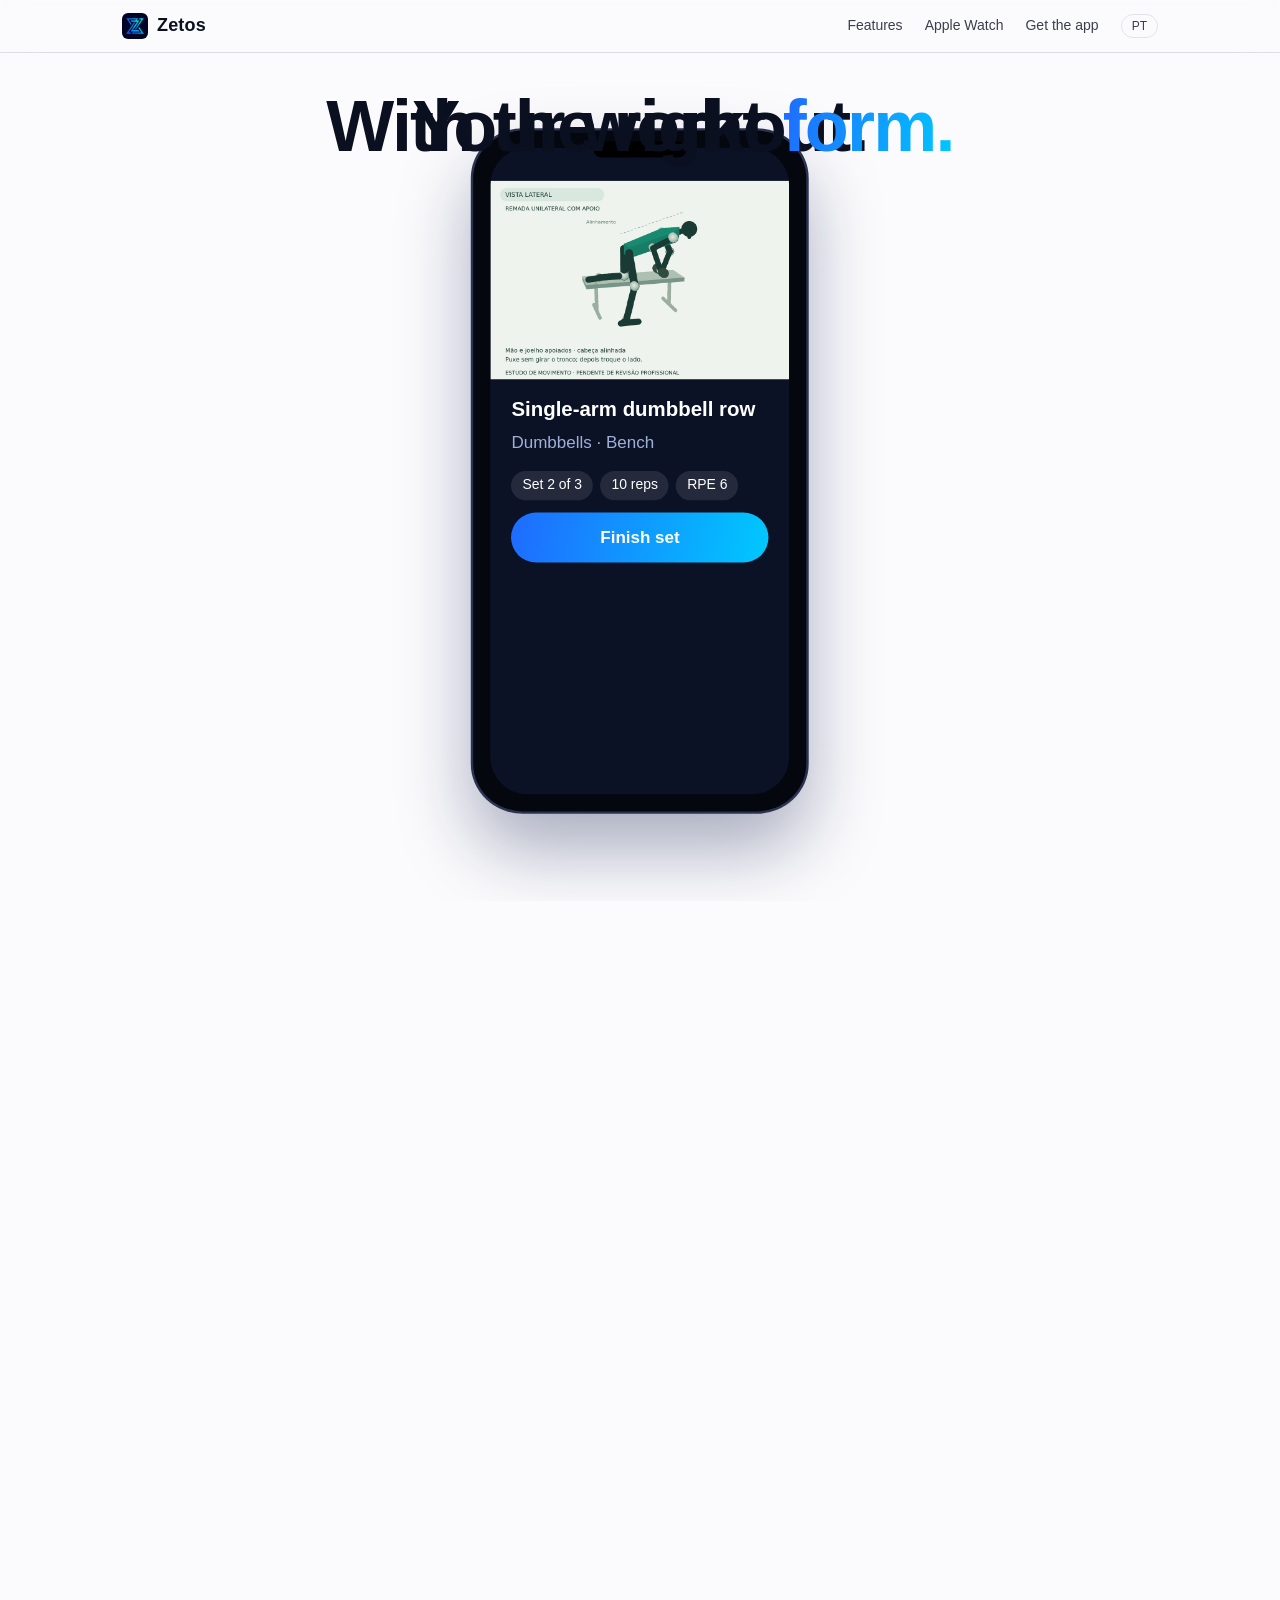
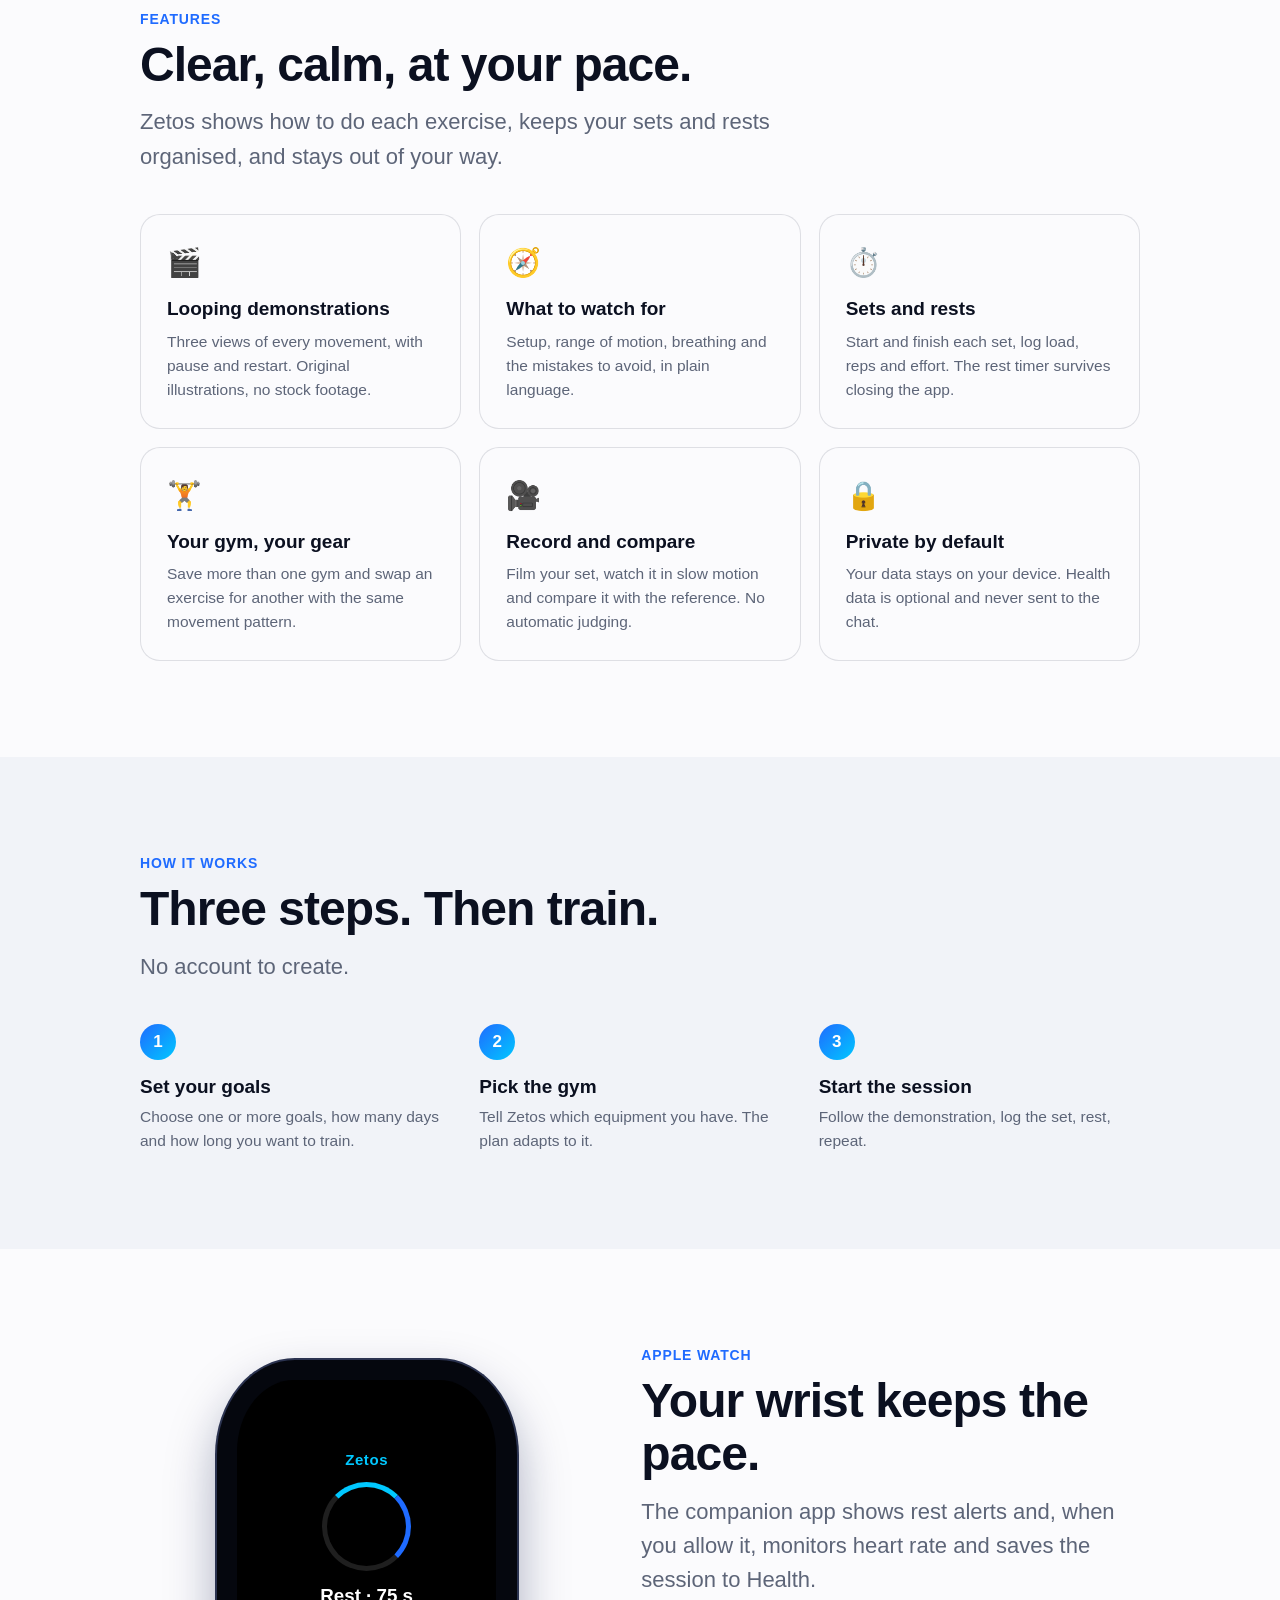
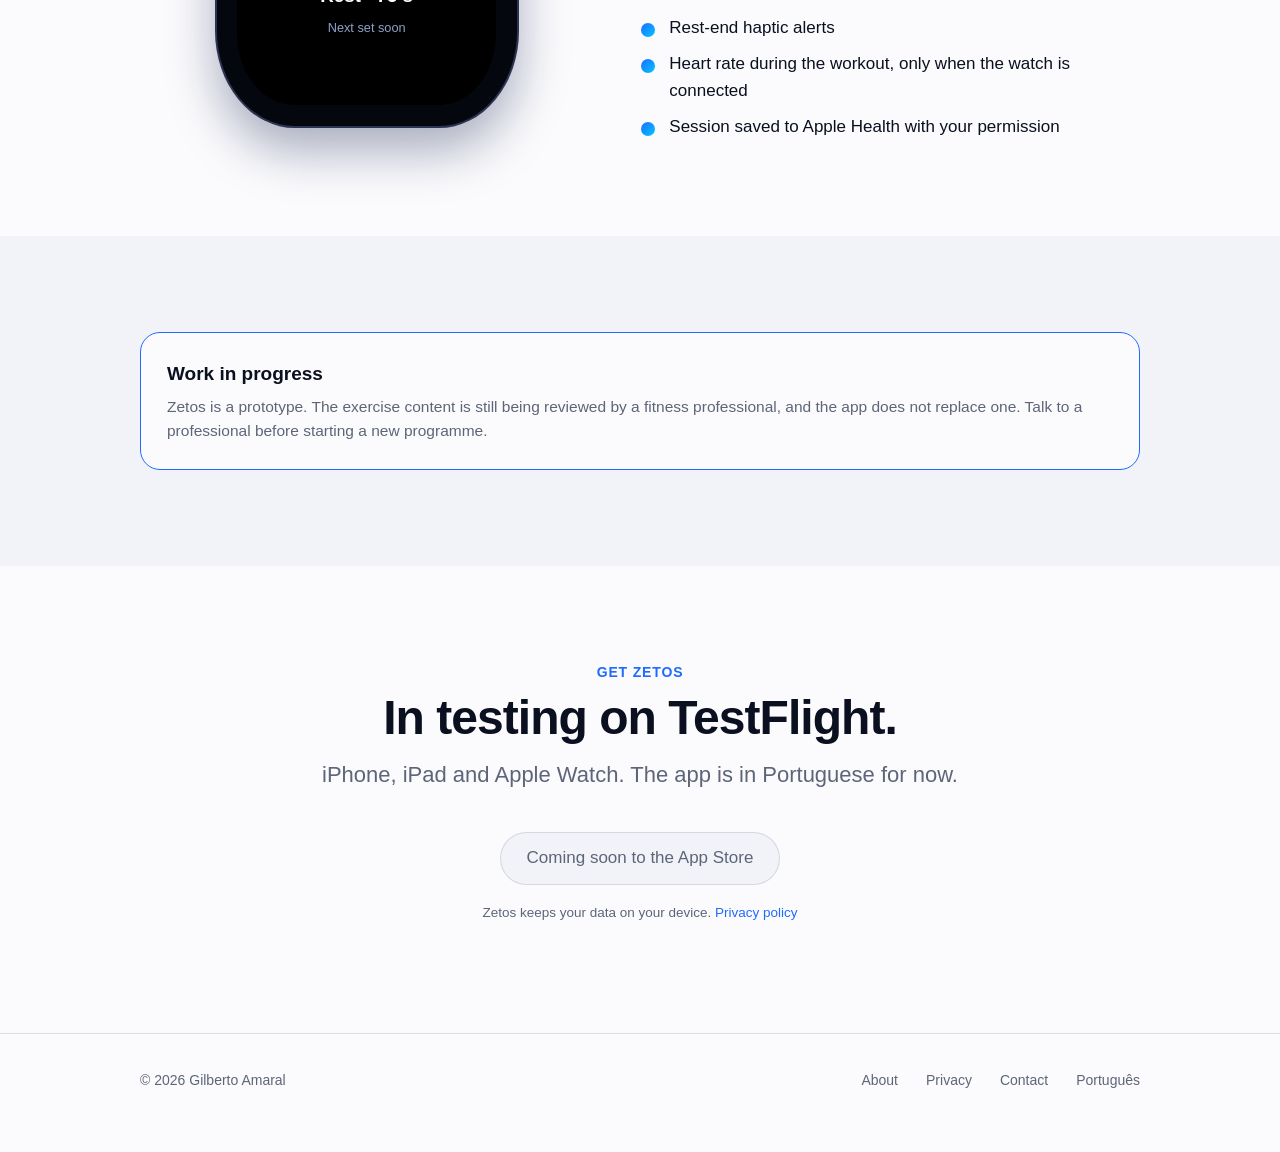
==== index.html @ 47af77e2 "Site do Zetos (en/pt): início, sobre, privacidade Co-Authored-By: Claude Sonnet 5.5 <noreply@anthrop" ====
<!doctype html>
<html lang="en">
<head>
<meta charset="utf-8">
<meta name="viewport" content="width=device-width, initial-scale=1">
<title>Zetos – A virtual personal trainer for iPhone and Apple Watch</title>
<meta name="description" content="Zetos is a virtual personal trainer for iPhone, iPad and Apple Watch: guided exercises with looping demonstrations, rest timers, load tracking and heart-rate monitoring on your wrist.">
<link rel="canonical" href="https://zetos.werker.com.br/">
<link rel="alternate" hreflang="en" href="https://zetos.werker.com.br/">
<link rel="alternate" hreflang="pt-BR" href="https://zetos.werker.com.br/pt/">
<link rel="alternate" hreflang="x-default" href="https://zetos.werker.com.br/">
<link rel="icon" href="icon.png">
<meta property="og:url" content="https://zetos.werker.com.br/">
<meta property="og:image" content="https://zetos.werker.com.br/icon.png">
<meta property="og:type" content="website">
<meta property="og:title" content="Zetos – A virtual personal trainer for iPhone and Apple Watch">
<meta property="og:description" content="Guided workouts with looping demonstrations, rest timers and Apple Watch monitoring.">
<meta name="twitter:card" content="summary">
<link rel="stylesheet" href="assets/style.css">
<script type="application/ld+json">
{"@context":"https://schema.org","@type":"SoftwareApplication","name":"Zetos","applicationCategory":"HealthApplication","operatingSystem":"iOS, iPadOS, watchOS","description":"Zetos is a virtual personal trainer for iPhone, iPad and Apple Watch: guided exercises with looping demonstrations, rest timers, load tracking and heart-rate monitoring on your wrist.","inLanguage":"pt-BR","author":{"@type":"Person","name":"Gilberto Amaral"}}
</script>
</head>
<body>
<header class="topbar"><div class="in">
  <a class="brand" href="./"><img src="icon.png" alt="" width="26" height="26">Zetos</a>
  <nav aria-label="Main">
    <a class="hide-sm" href="#features">Features</a>
    <a class="hide-sm" href="#watch">Apple Watch</a>
    <a href="#get">Get the app</a>
    <a class="lang" href="pt/" hreflang="pt-BR" lang="pt-BR">PT</a>
  </nav>
</div></header>

<main>
<section class="scene" id="scene" aria-label="From the exercise to your wrist">
  <div class="sticky">
    <h1 class="lines"><span class="a">Your workout.</span><span class="b">With the right <em>form.</em></span></h1>
    <div class="stage" role="img" aria-label="From the exercise to your wrist">
      <div class="phone"><div class="screen">
        <div class="app">
          <div class="app-media"><video src="assets/demo-1.mp4" poster="assets/poster-1.png" autoplay muted loop playsinline preload="metadata"></video></div>
          <div class="app-body">
            <strong>Single-arm dumbbell row</strong>
            <span>Dumbbells · Bench</span>
            <div class="chips"><i>Set 2 of 3</i><i>10 reps</i><i>RPE 6</i></div>
            <div class="app-btn">Finish set</div>
          </div>
        </div>
      </div></div>
      <div class="watch"><div class="wscreen">
        <b>Zetos</b>
        <span class="ring" aria-hidden="true"></span>
        <em>Rest · 75 s</em>
        <small>Next set soon</small>
      </div></div>
    </div>
    <div class="scroll-hint" aria-hidden="true">Scroll</div>
  </div>
</section>

<section class="block" id="features">
  <div class="wrap">
    <p class="eyebrow">Features</p>
    <h2>Clear, calm, at your pace.</h2>
    <p class="lead">Zetos shows how to do each exercise, keeps your sets and rests organised, and stays out of your way.</p>
    <div class="grid">
      <div class="card"><span class="ico" aria-hidden="true">🎬</span><h3>Looping demonstrations</h3><p>Three views of every movement, with pause and restart. Original illustrations, no stock footage.</p></div>
      <div class="card"><span class="ico" aria-hidden="true">🧭</span><h3>What to watch for</h3><p>Setup, range of motion, breathing and the mistakes to avoid, in plain language.</p></div>
      <div class="card"><span class="ico" aria-hidden="true">⏱️</span><h3>Sets and rests</h3><p>Start and finish each set, log load, reps and effort. The rest timer survives closing the app.</p></div>
      <div class="card"><span class="ico" aria-hidden="true">🏋️</span><h3>Your gym, your gear</h3><p>Save more than one gym and swap an exercise for another with the same movement pattern.</p></div>
      <div class="card"><span class="ico" aria-hidden="true">🎥</span><h3>Record and compare</h3><p>Film your set, watch it in slow motion and compare it with the reference. No automatic judging.</p></div>
      <div class="card"><span class="ico" aria-hidden="true">🔒</span><h3>Private by default</h3><p>Your data stays on your device. Health data is optional and never sent to the chat.</p></div>
    </div>
  </div>
</section>

<section class="block alt">
  <div class="wrap">
    <p class="eyebrow">How it works</p>
    <h2>Three steps. Then train.</h2>
    <p class="lead">No account to create.</p>
    <div class="steps">
      <div class="step"><h3>Set your goals</h3><p>Choose one or more goals, how many days and how long you want to train.</p></div>
      <div class="step"><h3>Pick the gym</h3><p>Tell Zetos which equipment you have. The plan adapts to it.</p></div>
      <div class="step"><h3>Start the session</h3><p>Follow the demonstration, log the set, rest, repeat.</p></div>
    </div>
  </div>
</section>

<section class="block" id="watch">
  <div class="wrap split">
    <div class="wcard" role="img" aria-label="Apple Watch"><div class="wscreen big"><b>Zetos</b><span class="ring" aria-hidden="true"></span><em>Rest · 75 s</em><small>Next set soon</small></div></div>
    <div>
      <p class="eyebrow">Apple Watch</p>
      <h2>Your wrist keeps the pace.</h2>
      <p class="lead" style="margin-bottom:18px">The companion app shows rest alerts and, when you allow it, monitors heart rate and saves the session to Health.</p>
      <ul class="ticks">
        <li>Rest-end haptic alerts</li>
        <li>Heart rate during the workout, only when the watch is connected</li>
        <li>Session saved to Apple Health with your permission</li>
      </ul>
    </div>
  </div>
</section>

<section class="block alt">
  <div class="wrap">
    <div class="card note"><h3>Work in progress</h3><p>Zetos is a prototype. The exercise content is still being reviewed by a fitness professional, and the app does not replace one. Talk to a professional before starting a new programme.</p></div>
  </div>
</section>

<section class="block cta" id="get">
  <div class="wrap">
    <p class="eyebrow">Get Zetos</p>
    <h2>In testing on TestFlight.</h2>
    <p class="lead" style="margin-left:auto;margin-right:auto">iPhone, iPad and Apple Watch. The app is in Portuguese for now.</p>
    <div class="row">
      <!-- Troque pelo link da App Store/TestFlight quando estiver publicado -->
      <a class="btn soon" href="#get" aria-disabled="true">Coming soon to the App Store</a>
    </div>
    <p class="small" style="margin-top:18px">Zetos keeps your data on your device. <a href="privacy.html">Privacy policy</a></p>
  </div>
</section>
</main>

<footer><div class="wrap">
  <span class="grow">© 2026 Gilberto Amaral</span>
  <a href="about.html">About</a>
  <a href="privacy.html">Privacy</a>
  <a href="mailto:contato@amaral.pro">Contact</a>
  <a href="pt/" hreflang="pt-BR" lang="pt-BR">Português</a>
</div></footer>

<script src="assets/scene.js" defer></script>
</body>
</html>
---- assets/style.css ----
:root {
  --bg: #fbfbfd;
  --bg-alt: #f1f3f8;
  --text: #0b1020;
  --muted: #5d6578;
  --accent: #1f6bff;
  --accent-2: #00c8ff;
  --accent-dark: #1553cc;
  --line: rgba(10, 20, 50, .12);
  --font: -apple-system, BlinkMacSystemFont, "SF Pro Display", "Helvetica Neue", Arial, sans-serif;
}
@media (prefers-color-scheme: dark) {
  :root { --bg: #060b1c; --bg-alt: #0c1430; --text: #f3f6ff; --muted: #9aa5c4; --accent: #4d8dff; --accent-dark: #3a78ee; --line: rgba(255, 255, 255, .14); }
}
* { box-sizing: border-box; }
html { scroll-behavior: smooth; }
body { margin: 0; background: var(--bg); color: var(--text); font: 17px/1.55 var(--font); -webkit-font-smoothing: antialiased; }
a { color: var(--accent); text-decoration: none; }
a:hover { text-decoration: underline; }
img, video { max-width: 100%; }

/* top bar */
.topbar { position: sticky; top: 0; z-index: 20; backdrop-filter: saturate(180%) blur(20px); -webkit-backdrop-filter: saturate(180%) blur(20px); background: color-mix(in srgb, var(--bg) 82%, transparent); border-bottom: 1px solid var(--line); }
.topbar .in { max-width: 1080px; margin: 0 auto; padding: 0 22px; height: 52px; display: flex; align-items: center; gap: 26px; }
.brand { display: flex; align-items: center; gap: 9px; color: var(--text); font-weight: 700; font-size: 18px; letter-spacing: .01em; }
.brand img { width: 26px; height: 26px; border-radius: 6px; }
.topbar nav { margin-left: auto; display: flex; gap: 22px; font-size: 14px; align-items: center; }
.topbar nav a { color: var(--text); opacity: .8; }
.topbar nav a:hover { opacity: 1; text-decoration: none; }
.lang { border: 1px solid var(--line); border-radius: 980px; padding: 2px 10px; font-size: 12px; }
@media (max-width: 640px) { .topbar nav a.hide-sm { display: none; } .topbar .in { gap: 12px; } }

/* scroll scene */
.scene { --phone-scale: 1; --watch-o: 1; --watch-x: 0; --a-o: 0; --b-o: 1; position: relative; }
.scene .sticky { position: relative; min-height: 88vh; display: flex; flex-direction: column; align-items: center; padding: 40px 22px 24px; }
.scene.animated { height: 340vh; }
.scene.animated .sticky { position: sticky; top: 52px; height: calc(100vh - 52px); min-height: 0; padding-top: 4vh; overflow: hidden; }
.lines { display: grid; text-align: center; margin: 0 0 3vh; position: relative; z-index: 2; }
.lines span { grid-area: 1 / 1; font-size: clamp(34px, 6.2vw, 72px); line-height: 1.05; font-weight: 800; letter-spacing: -.025em; }
.lines .a { opacity: var(--a-o); }
.lines .b { opacity: var(--b-o); }
.lines .b em { font-style: normal; background: linear-gradient(100deg, var(--accent), var(--accent-2)); -webkit-background-clip: text; background-clip: text; color: transparent; }
.stage { --h: min(62vh, 640px); height: var(--h); width: calc(var(--h) * .98); max-width: 94vw; position: relative; flex: none; }
.phone { position: absolute; left: 50%; top: 0; height: 100%; aspect-ratio: .49; transform: translateX(-50%) scale(var(--phone-scale)); background: #05070e; border-radius: 15% / 7%; padding: 2.6%; box-shadow: 0 0 0 2px #2b3350, 0 30px 60px rgba(8, 20, 70, .35); }
.phone::after { content: ""; position: absolute; left: 50%; top: 1.6%; width: 28%; height: 2.3%; border-radius: 99px; background: #000; transform: translateX(-50%); z-index: 3; }
.phone .screen { width: 100%; height: 100%; border-radius: 12.5% / 5.8%; overflow: hidden; background: #0b1226; position: relative; }
.app { position: absolute; inset: 0; display: flex; flex-direction: column; padding-top: 11%; color: #fff; }
.app-media { aspect-ratio: 1.5; background: #101a36; }
.app-media video { width: 100%; height: 100%; object-fit: cover; display: block; }
.app-body { padding: 6% 7%; display: flex; flex-direction: column; gap: 6px; font-size: clamp(11px, 1.55vh, 15px); }
.app-body strong { font-size: 1.2em; line-height: 1.2; }
.app-body span { color: #9fb0d8; }
.chips { display: flex; flex-wrap: wrap; gap: 6px; margin: 6px 0 4px; }
.chips i { font-style: normal; font-size: .82em; padding: 3px 9px; border-radius: 99px; background: rgba(255,255,255,.1); }
.app-btn { margin-top: auto; text-align: center; padding: 10px; border-radius: 99px; background: linear-gradient(100deg, var(--accent), var(--accent-2)); font-weight: 700; }
.watch { position: absolute; right: 0; bottom: 6%; width: 34%; aspect-ratio: .82; opacity: var(--watch-o); transform: translateX(var(--watch-x)); background: #05070e; border-radius: 26%; padding: 4.5%; box-shadow: 0 0 0 2px #2b3350, 0 18px 40px rgba(8, 20, 70, .4); z-index: 2; }
.wscreen { width: 100%; height: 100%; border-radius: 22%; background: #000; color: #fff; display: flex; flex-direction: column; align-items: center; justify-content: center; gap: 4px; text-align: center; padding: 6px; font-size: clamp(9px, 1.4vh, 13px); }
.wscreen b { color: var(--accent-2); letter-spacing: .04em; }
.wscreen em { font-style: normal; font-weight: 700; font-size: 1.25em; }
.wscreen small { color: #8fa0c8; font-size: .85em; }
.ring { width: 36%; aspect-ratio: 1; border-radius: 50%; border: 5px solid rgba(255,255,255,.12); border-top-color: var(--accent-2); border-right-color: var(--accent); margin: 2px 0; }
.scroll-hint { opacity: var(--hint-o, 1); margin-top: 2vh; color: var(--muted); font-size: 13px; letter-spacing: .08em; text-transform: uppercase; }
.scene:not(.animated) .scroll-hint { display: none; }
@media (max-width: 520px) { .stage { width: 96vw; } .watch { width: 38%; } }

/* sections */
section.block { padding: 96px 22px; }
section.alt { background: var(--bg-alt); }
.wrap { max-width: 1000px; margin: 0 auto; }
.eyebrow { color: var(--accent); font-weight: 700; font-size: 14px; letter-spacing: .06em; text-transform: uppercase; margin: 0 0 8px; }
h2 { font-size: clamp(28px, 4.6vw, 48px); line-height: 1.1; letter-spacing: -.02em; margin: 0 0 14px; }
.lead { color: var(--muted); font-size: clamp(18px, 2.2vw, 22px); max-width: 640px; margin: 0 0 40px; }
.grid { display: grid; grid-template-columns: repeat(auto-fit, minmax(270px, 1fr)); gap: 18px; }
.card { background: var(--bg); border: 1px solid var(--line); border-radius: 20px; padding: 26px; }
section.alt .card { background: var(--bg); }
.card h3 { margin: 0 0 6px; font-size: 19px; }
.card p { margin: 0; color: var(--muted); font-size: 15.5px; }
.card .ico { font-size: 28px; margin-bottom: 10px; display: block; }
.card.note { border-color: var(--accent); }
.steps { counter-reset: s; display: grid; gap: 18px; grid-template-columns: repeat(auto-fit, minmax(220px, 1fr)); }
.step { counter-increment: s; }
.step::before { content: counter(s); display: grid; place-items: center; width: 36px; height: 36px; border-radius: 50%; background: linear-gradient(135deg, var(--accent), var(--accent-2)); color: #fff; font-weight: 700; margin-bottom: 12px; }
.step h3 { margin: 0 0 4px; font-size: 19px; }
.step p { margin: 0; color: var(--muted); font-size: 15.5px; }

.split { display: grid; grid-template-columns: 1fr 1.1fr; gap: 48px; align-items: center; }
@media (max-width: 760px) { .split { grid-template-columns: 1fr; } }
.wcard { width: min(100%, 300px); aspect-ratio: .82; margin: 0 auto; background: #05070e; border-radius: 26%; padding: 4.5%; box-shadow: 0 0 0 2px #2b3350, 0 24px 50px rgba(8, 20, 70, .35); }
.wscreen.big { font-size: 15px; gap: 8px; }
.ticks { list-style: none; margin: 0; padding: 0; display: grid; gap: 10px; }
.ticks li { padding-left: 28px; position: relative; color: var(--text); }
.ticks li::before { content: ""; position: absolute; left: 0; top: .45em; width: 14px; height: 14px; border-radius: 50%; background: linear-gradient(135deg, var(--accent), var(--accent-2)); }

.btn { display: inline-block; padding: 12px 26px; border-radius: 980px; font-size: 17px; font-weight: 500; border: 1px solid transparent; }
.btn.primary { background: var(--accent); color: #fff; }
.btn.primary:hover { background: var(--accent-dark); text-decoration: none; }
.btn.ghost { border-color: var(--accent); color: var(--accent); }
.btn.soon { background: var(--bg-alt); color: var(--muted); border-color: var(--line); cursor: default; }
.btn.soon:hover { text-decoration: none; }
.cta { text-align: center; }
.cta .row { display: flex; flex-wrap: wrap; gap: 14px; justify-content: center; margin-top: 22px; }
.small { color: var(--muted); font-size: 13.5px; }

footer { border-top: 1px solid var(--line); padding: 36px 22px 60px; color: var(--muted); font-size: 14px; }
footer .wrap { display: flex; flex-wrap: wrap; gap: 14px 28px; align-items: center; }
footer a { color: var(--muted); }
footer .grow { flex: 1; min-width: 200px; }

/* plain pages (about, privacy) */
.page { max-width: 720px; margin: 0 auto; padding: 56px 22px 80px; }
.page h1 { font-size: clamp(32px, 5vw, 48px); letter-spacing: -.02em; line-height: 1.1; margin: 0 0 18px; }
.page h2 { font-size: 22px; margin: 36px 0 8px; letter-spacing: 0; }

@media (prefers-reduced-motion: reduce) { html { scroll-behavior: auto; } }
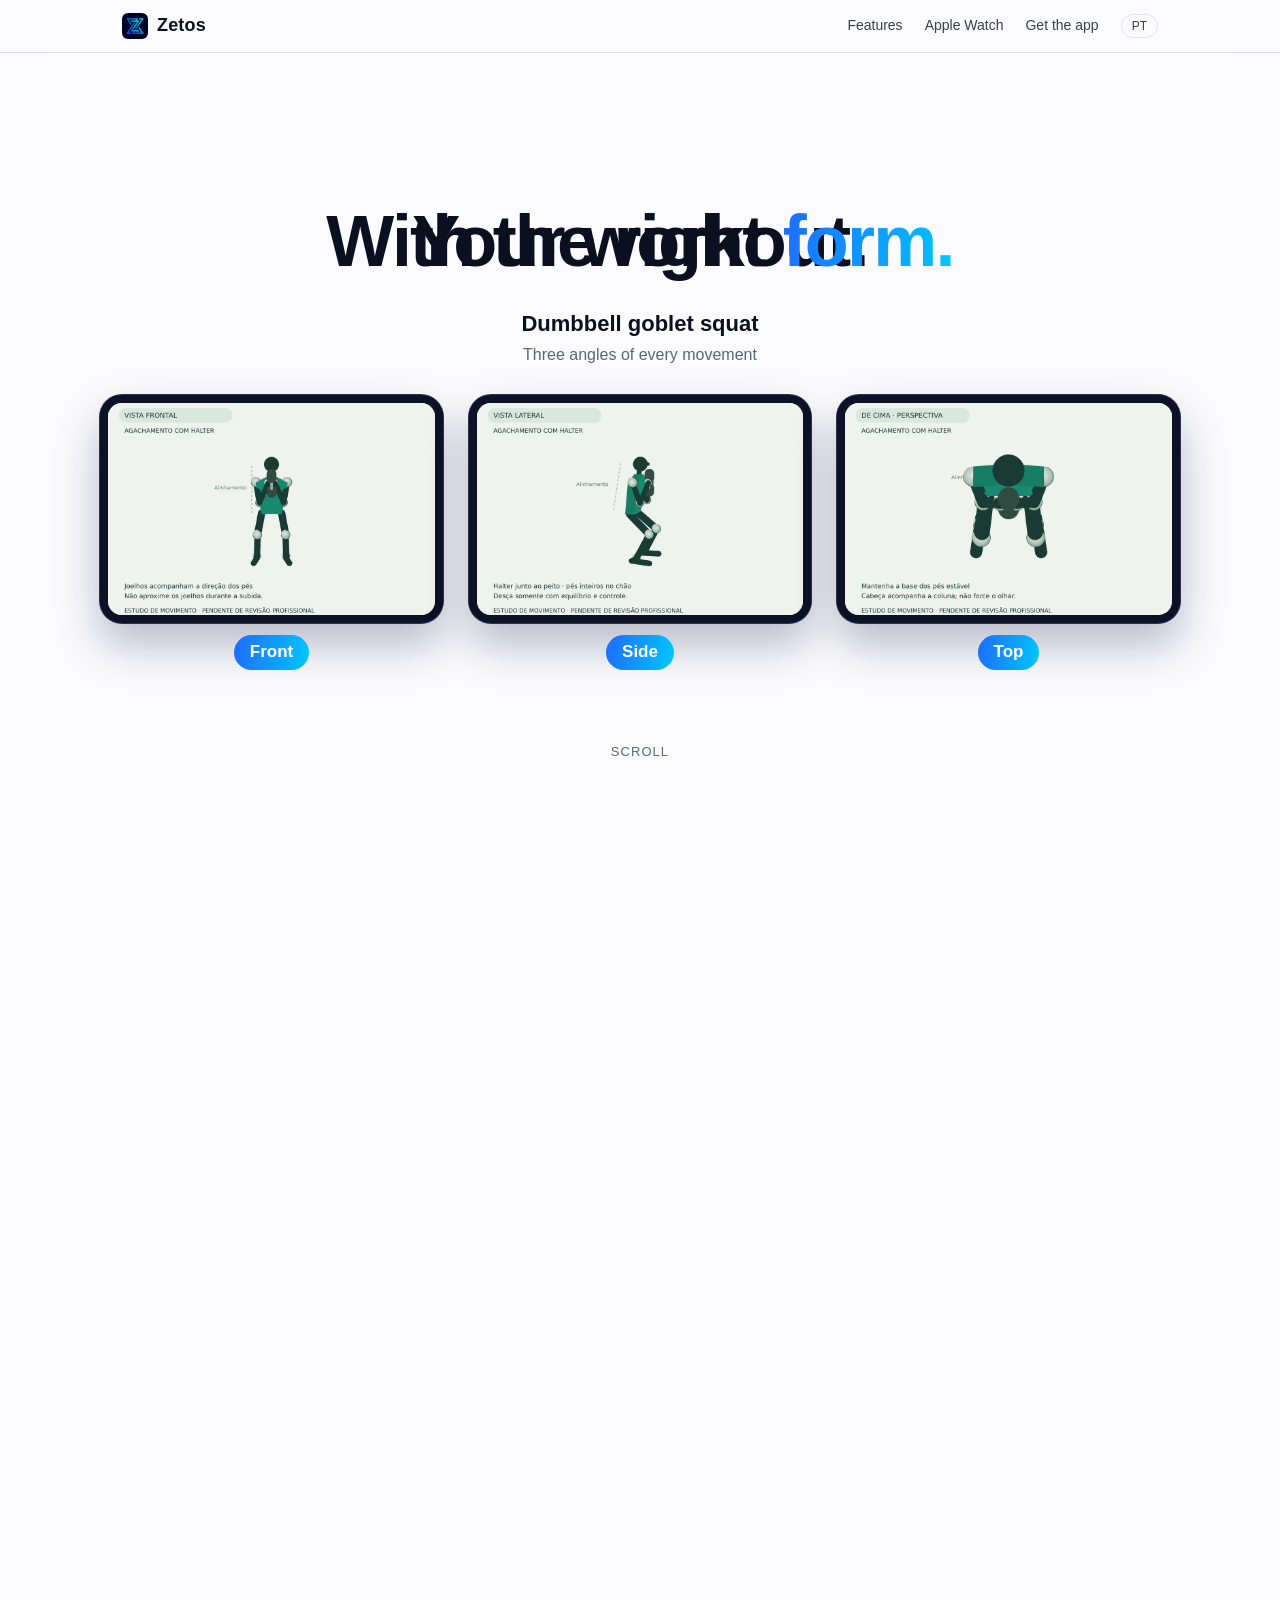
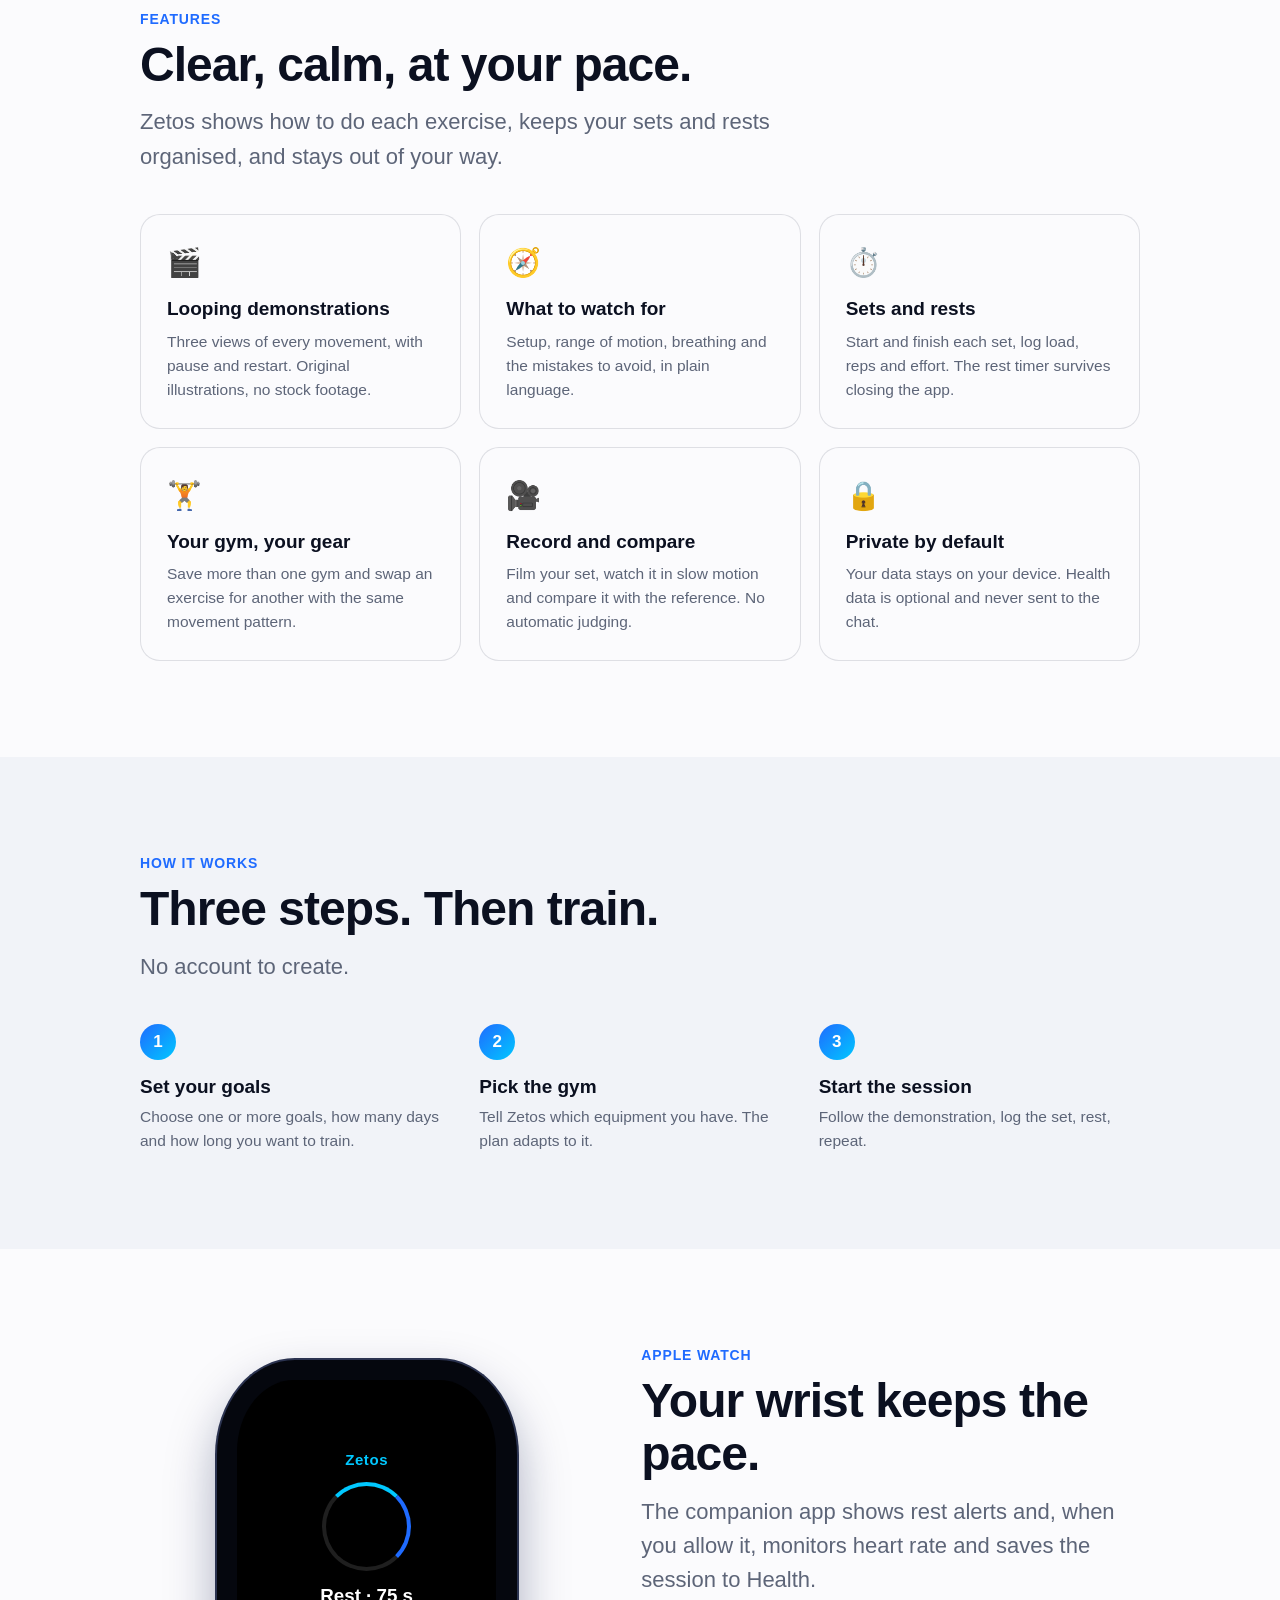
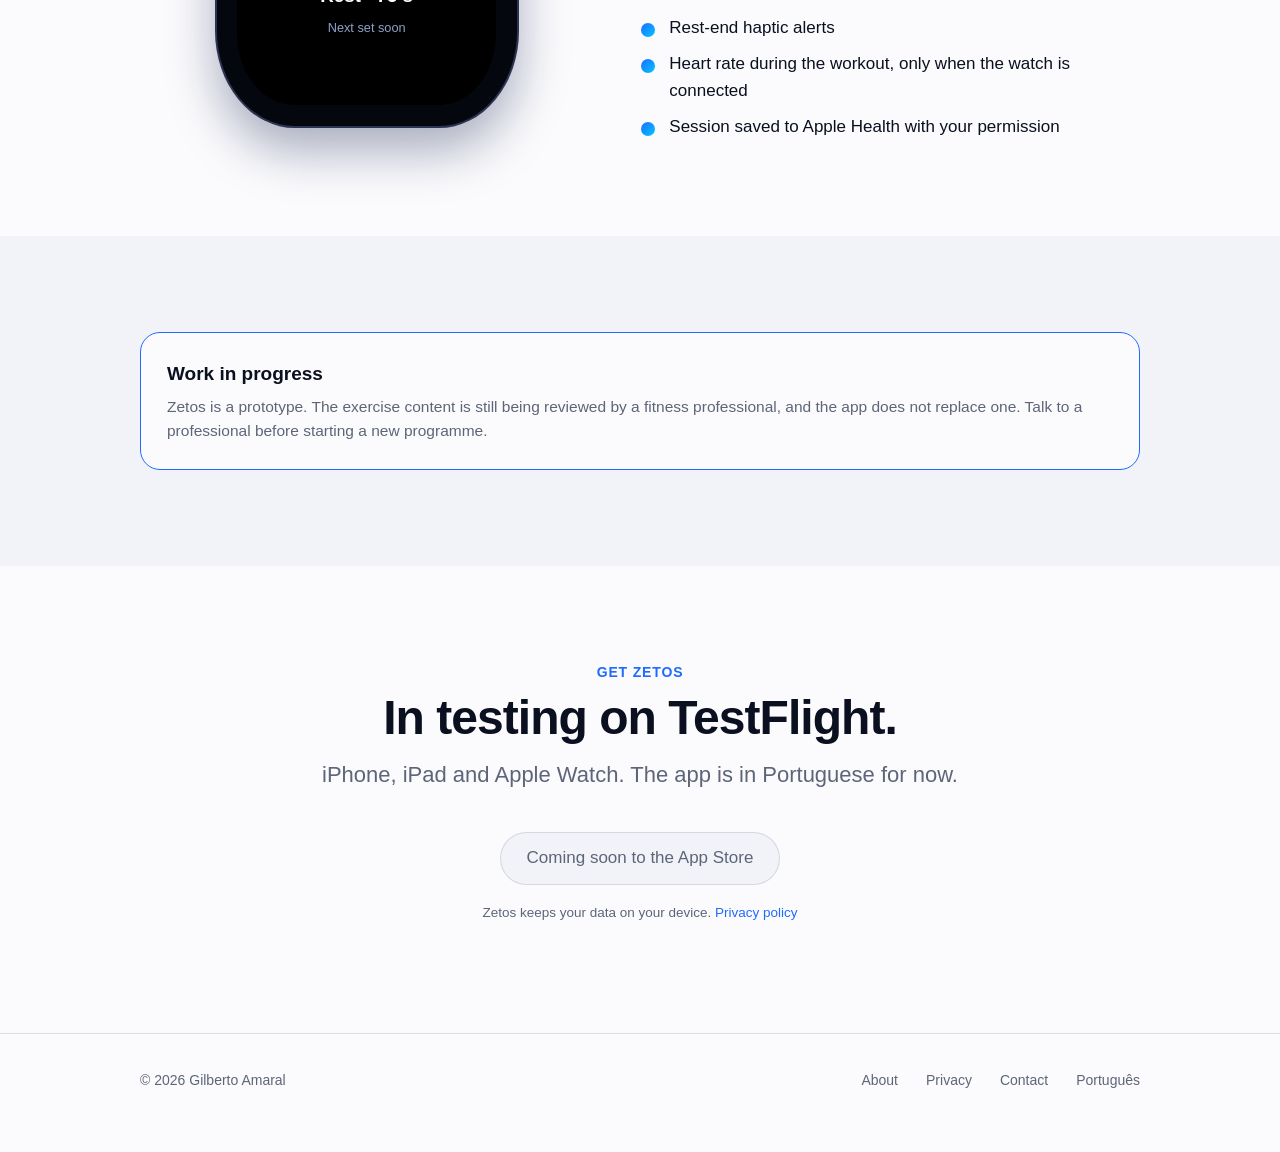
==== commit 52d66c53: "Hero: três vistas (frente, lado, alto) do agachamento goblet, sem sobreposição com o título Co-Autho" ====
--- a/index.html
+++ b/index.html
@@ -36,18 +36,13 @@
 <section class="scene" id="scene" aria-label="From the exercise to your wrist">
   <div class="sticky">
     <h1 class="lines"><span class="a">Your workout.</span><span class="b">With the right <em>form.</em></span></h1>
-    <div class="stage" role="img" aria-label="From the exercise to your wrist">
-      <div class="phone"><div class="screen">
-        <div class="app">
-          <div class="app-media"><video src="assets/demo-1.mp4" poster="assets/poster-1.png" autoplay muted loop playsinline preload="metadata"></video></div>
-          <div class="app-body">
-            <strong>Single-arm dumbbell row</strong>
-            <span>Dumbbells · Bench</span>
-            <div class="chips"><i>Set 2 of 3</i><i>10 reps</i><i>RPE 6</i></div>
-            <div class="app-btn">Finish set</div>
-          </div>
-        </div>
-      </div></div>
+    <p class="ex-tag"><strong>Dumbbell goblet squat</strong><span>Three angles of every movement</span></p>
+    <div class="stage" role="img" aria-label="Three angles of every movement: Front, Side, Top">
+      <div class="views">
+        <figure class="view v1"><div class="vframe"><video src="assets/view-front.mp4" poster="assets/view-front.png" autoplay muted loop playsinline preload="metadata"></video></div><figcaption>Front</figcaption></figure>
+        <figure class="view v2"><div class="vframe"><video src="assets/view-side.mp4" poster="assets/view-side.png" autoplay muted loop playsinline preload="metadata"></video></div><figcaption>Side</figcaption></figure>
+        <figure class="view v3"><div class="vframe"><video src="assets/view-top.mp4" poster="assets/view-top.png" autoplay muted loop playsinline preload="metadata"></video></div><figcaption>Top</figcaption></figure>
+      </div>
       <div class="watch"><div class="wscreen">
         <b>Zetos</b>
         <span class="ring" aria-hidden="true"></span>
--- a/assets/style.css
+++ b/assets/style.css
@@ -31,8 +31,8 @@
 @media (max-width: 640px) { .topbar nav a.hide-sm { display: none; } .topbar .in { gap: 12px; } }
 
 /* scroll scene */
-.scene { --phone-scale: 1; --watch-o: 1; --watch-x: 0; --a-o: 0; --b-o: 1; position: relative; }
-.scene .sticky { position: relative; min-height: 88vh; display: flex; flex-direction: column; align-items: center; padding: 40px 22px 24px; }
+.scene { --watch-o: 1; --watch-x: 0; --a-o: 0; --b-o: 1; position: relative; }
+.scene .sticky { position: relative; min-height: 88vh; display: flex; flex-direction: column; align-items: center; justify-content: center; padding: 40px 22px 24px; }
 .scene.animated { height: 340vh; }
 .scene.animated .sticky { position: sticky; top: 52px; height: calc(100vh - 52px); min-height: 0; padding-top: 4vh; overflow: hidden; }
 .lines { display: grid; text-align: center; margin: 0 0 3vh; position: relative; z-index: 2; }
@@ -40,28 +40,25 @@
 .lines .a { opacity: var(--a-o); }
 .lines .b { opacity: var(--b-o); }
 .lines .b em { font-style: normal; background: linear-gradient(100deg, var(--accent), var(--accent-2)); -webkit-background-clip: text; background-clip: text; color: transparent; }
-.stage { --h: min(62vh, 640px); height: var(--h); width: calc(var(--h) * .98); max-width: 94vw; position: relative; flex: none; }
-.phone { position: absolute; left: 50%; top: 0; height: 100%; aspect-ratio: .49; transform: translateX(-50%) scale(var(--phone-scale)); background: #05070e; border-radius: 15% / 7%; padding: 2.6%; box-shadow: 0 0 0 2px #2b3350, 0 30px 60px rgba(8, 20, 70, .35); }
-.phone::after { content: ""; position: absolute; left: 50%; top: 1.6%; width: 28%; height: 2.3%; border-radius: 99px; background: #000; transform: translateX(-50%); z-index: 3; }
-.phone .screen { width: 100%; height: 100%; border-radius: 12.5% / 5.8%; overflow: hidden; background: #0b1226; position: relative; }
-.app { position: absolute; inset: 0; display: flex; flex-direction: column; padding-top: 11%; color: #fff; }
-.app-media { aspect-ratio: 1.5; background: #101a36; }
-.app-media video { width: 100%; height: 100%; object-fit: cover; display: block; }
-.app-body { padding: 6% 7%; display: flex; flex-direction: column; gap: 6px; font-size: clamp(11px, 1.55vh, 15px); }
-.app-body strong { font-size: 1.2em; line-height: 1.2; }
-.app-body span { color: #9fb0d8; }
-.chips { display: flex; flex-wrap: wrap; gap: 6px; margin: 6px 0 4px; }
-.chips i { font-style: normal; font-size: .82em; padding: 3px 9px; border-radius: 99px; background: rgba(255,255,255,.1); }
-.app-btn { margin-top: auto; text-align: center; padding: 10px; border-radius: 99px; background: linear-gradient(100deg, var(--accent), var(--accent-2)); font-weight: 700; }
-.watch { position: absolute; right: 0; bottom: 6%; width: 34%; aspect-ratio: .82; opacity: var(--watch-o); transform: translateX(var(--watch-x)); background: #05070e; border-radius: 26%; padding: 4.5%; box-shadow: 0 0 0 2px #2b3350, 0 18px 40px rgba(8, 20, 70, .4); z-index: 2; }
-.wscreen { width: 100%; height: 100%; border-radius: 22%; background: #000; color: #fff; display: flex; flex-direction: column; align-items: center; justify-content: center; gap: 4px; text-align: center; padding: 6px; font-size: clamp(9px, 1.4vh, 13px); }
+.ex-tag { display: flex; flex-direction: column; align-items: center; gap: 2px; margin: 0 0 3vh; text-align: center; position: relative; z-index: 2; }
+.ex-tag strong { font-size: clamp(16px, 2.2vw, 22px); }
+.ex-tag span { color: var(--muted); font-size: clamp(13px, 1.6vw, 16px); }
+.stage { width: min(90vw, 1080px); position: relative; flex: none; margin-bottom: 6vh; }
+.views { display: grid; grid-template-columns: repeat(3, 1fr); gap: clamp(10px, 2vw, 26px); }
+.view { margin: 0; opacity: var(--c, 1); transform: translateY(calc((1 - var(--c, 1)) * 36px)); text-align: center; }
+.view.v1 { --c: var(--c1, 1); } .view.v2 { --c: var(--c2, 1); } .view.v3 { --c: var(--c3, 1); }
+.vframe { aspect-ratio: 1.5; background: #eef2ee; border: clamp(4px, .7vw, 8px) solid #0b1226; border-radius: clamp(12px, 2vw, 22px); overflow: hidden; box-shadow: 0 0 0 1px #2b3350, 0 22px 44px rgba(8, 20, 70, .28); }
+.vframe video { width: 100%; height: 100%; object-fit: cover; display: block; }
+.view figcaption { margin-top: 12px; display: inline-block; padding: 4px 16px; border-radius: 980px; font-weight: 700; font-size: clamp(13px, 1.7vw, 17px); color: #fff; background: linear-gradient(100deg, var(--accent), var(--accent-2)); }
+.watch { position: absolute; right: -5%; bottom: -16%; width: clamp(84px, 12vw, 150px); aspect-ratio: .82; opacity: var(--watch-o); transform: translateX(var(--watch-x)); background: #05070e; border-radius: 26%; padding: 4.5%; box-shadow: 0 0 0 2px #2b3350, 0 18px 40px rgba(8, 20, 70, .4); z-index: 2; }
+.wscreen { width: 100%; height: 100%; border-radius: 22%; background: #000; color: #fff; display: flex; flex-direction: column; align-items: center; justify-content: center; gap: 3px; text-align: center; padding: 6px; font-size: clamp(8px, 1.2vw, 13px); }
 .wscreen b { color: var(--accent-2); letter-spacing: .04em; }
 .wscreen em { font-style: normal; font-weight: 700; font-size: 1.25em; }
 .wscreen small { color: #8fa0c8; font-size: .85em; }
-.ring { width: 36%; aspect-ratio: 1; border-radius: 50%; border: 5px solid rgba(255,255,255,.12); border-top-color: var(--accent-2); border-right-color: var(--accent); margin: 2px 0; }
+.ring { width: 36%; aspect-ratio: 1; border-radius: 50%; border: 4px solid rgba(255,255,255,.12); border-top-color: var(--accent-2); border-right-color: var(--accent); margin: 2px 0; }
 .scroll-hint { opacity: var(--hint-o, 1); margin-top: 2vh; color: var(--muted); font-size: 13px; letter-spacing: .08em; text-transform: uppercase; }
 .scene:not(.animated) .scroll-hint { display: none; }
-@media (max-width: 520px) { .stage { width: 96vw; } .watch { width: 38%; } }
+
 
 /* sections */
 section.block { padding: 96px 22px; }
@@ -112,3 +109,9 @@
 .page h2 { font-size: 22px; margin: 36px 0 8px; letter-spacing: 0; }
 
 @media (prefers-reduced-motion: reduce) { html { scroll-behavior: auto; } }
+
+@media (max-width: 640px) {
+  .scene .sticky { min-height: 0; padding-bottom: 56px; }
+  .views { grid-template-columns: 1fr; max-width: 380px; margin: 0 auto; gap: 22px; }
+  .watch { position: static; margin: 28px auto 0; width: 150px; }
+}
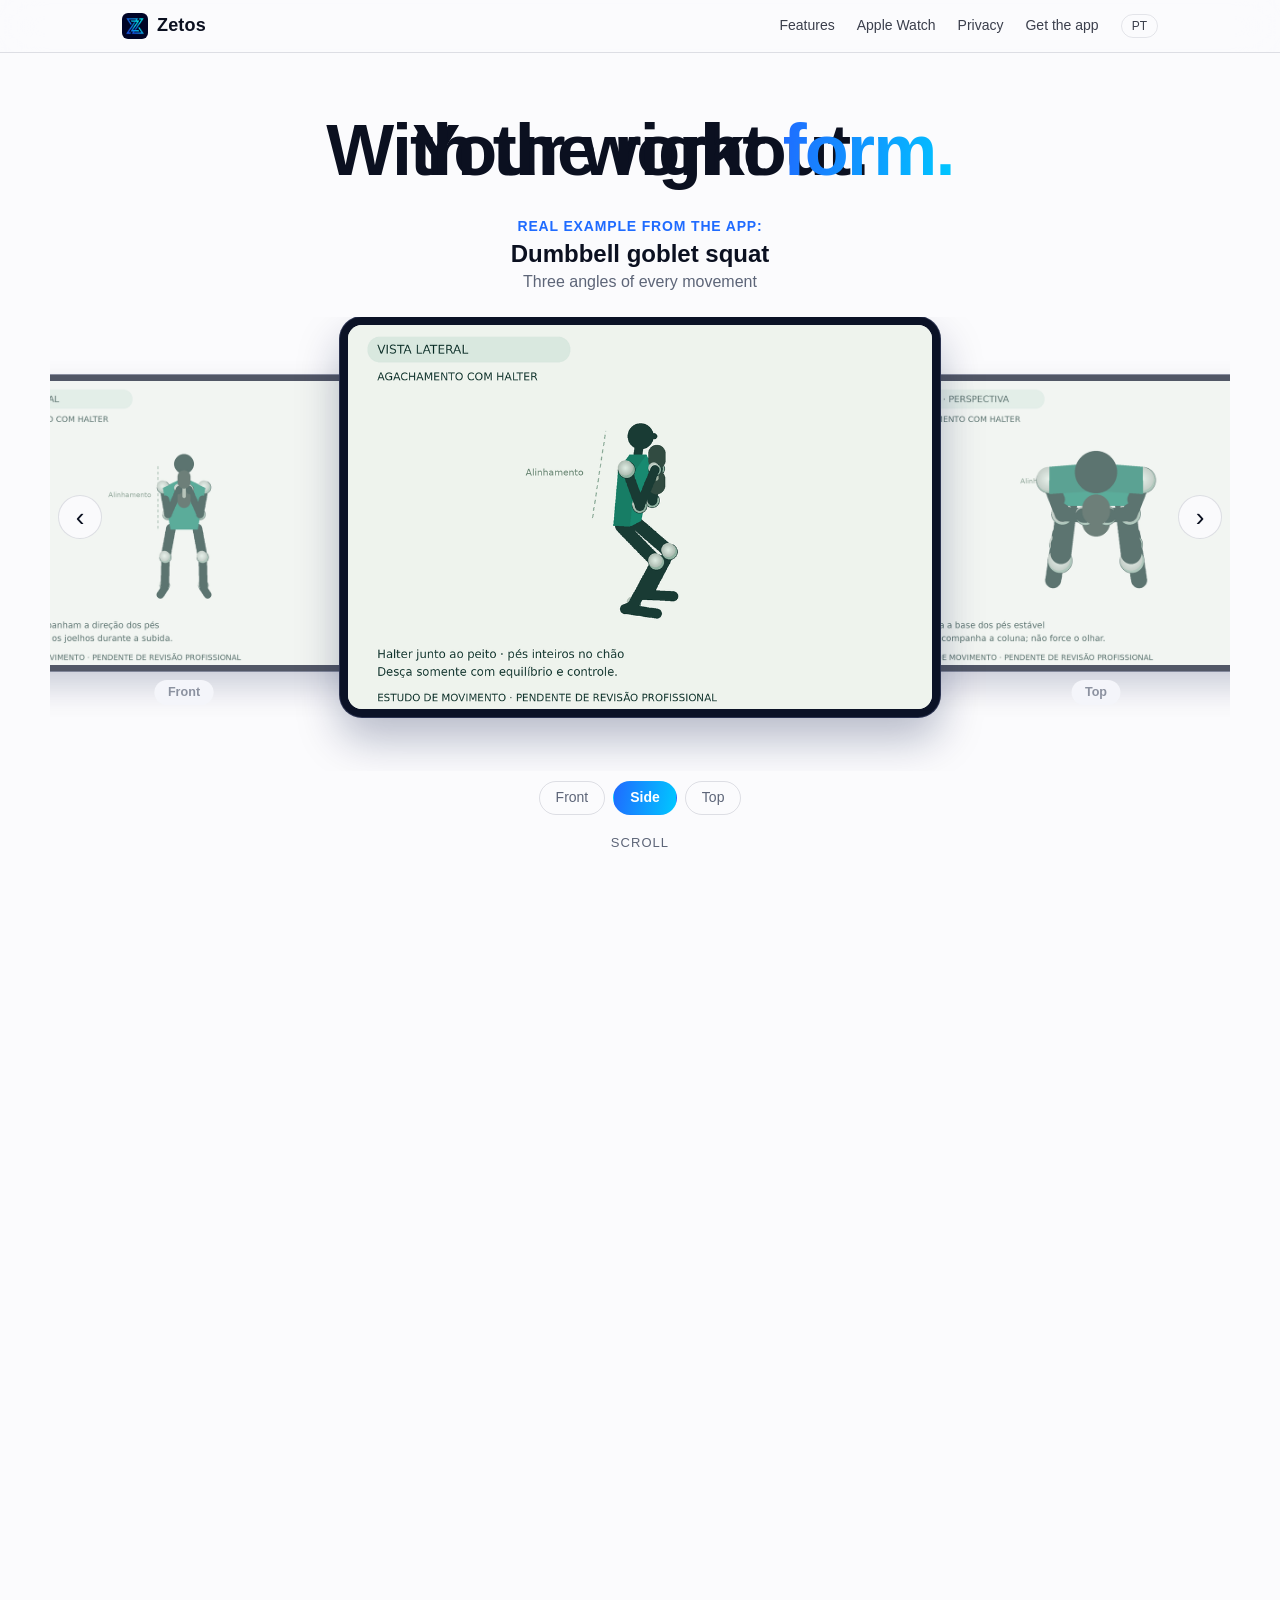
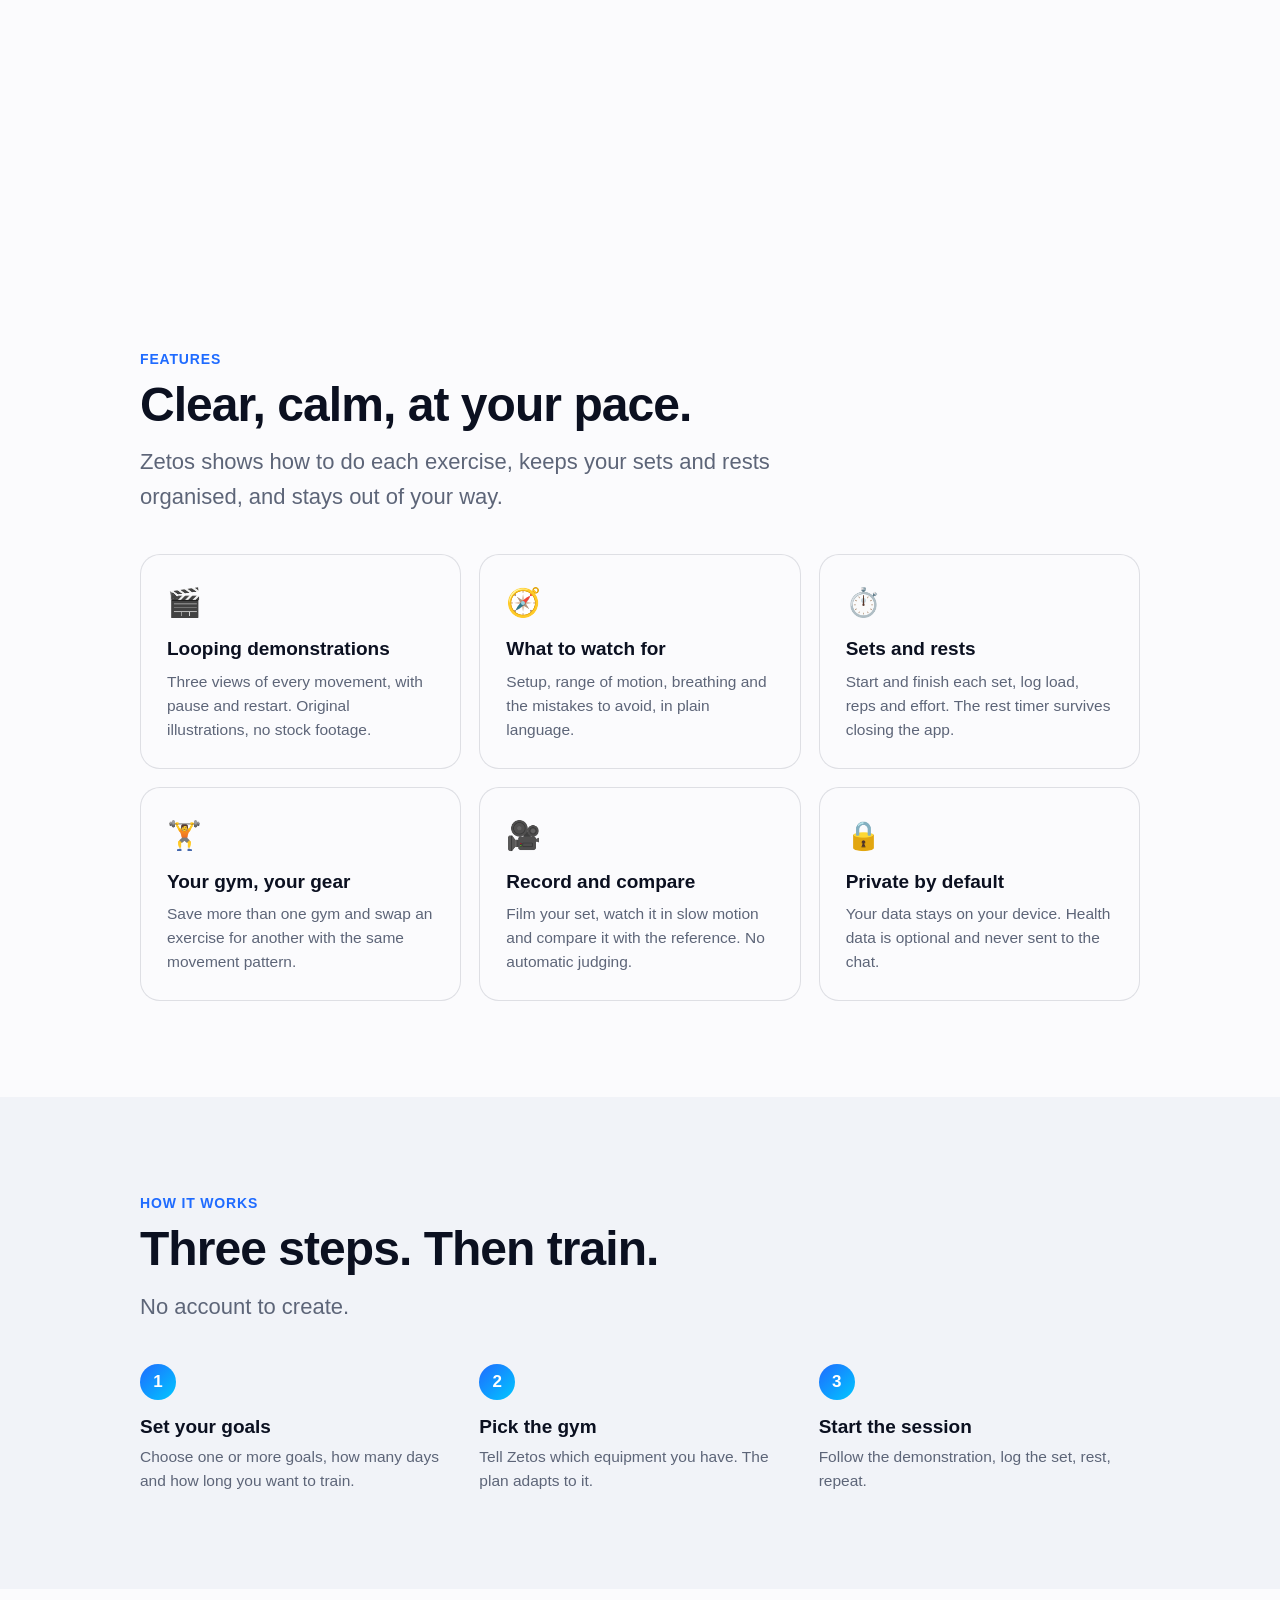
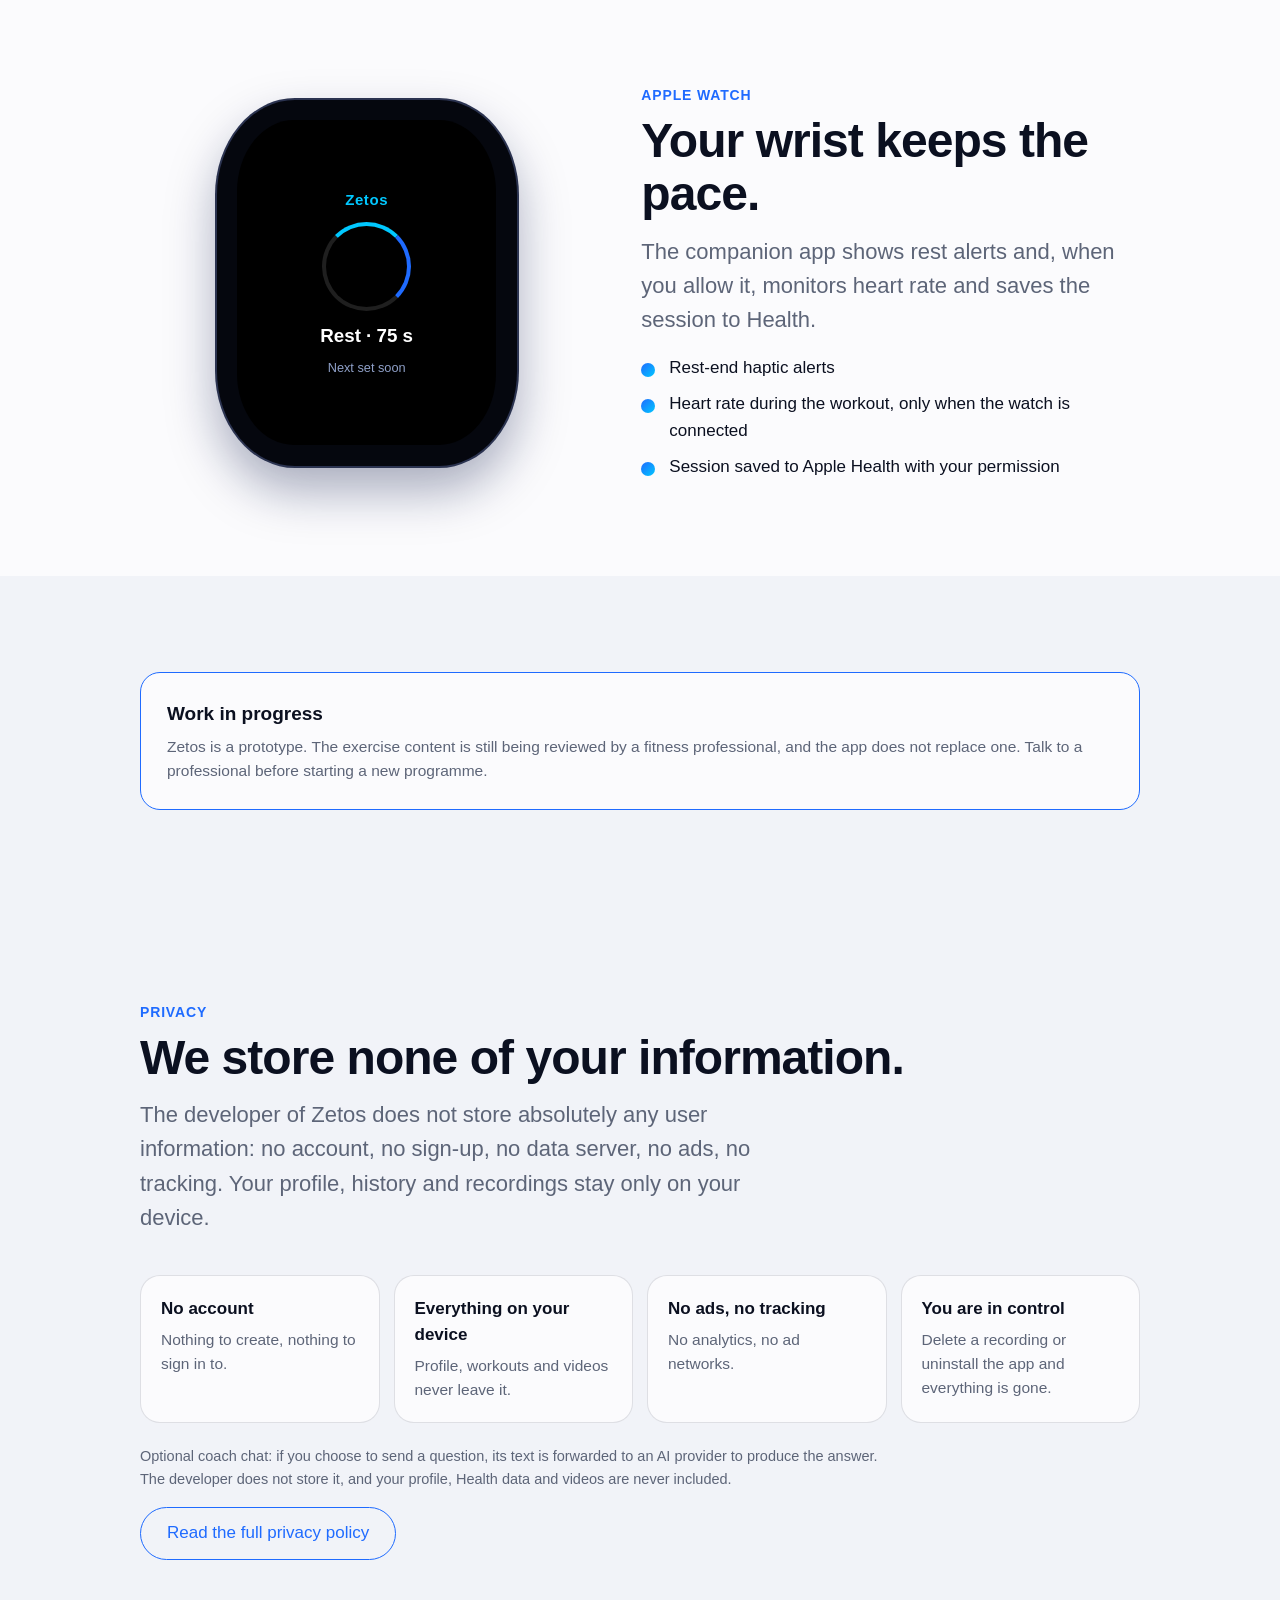
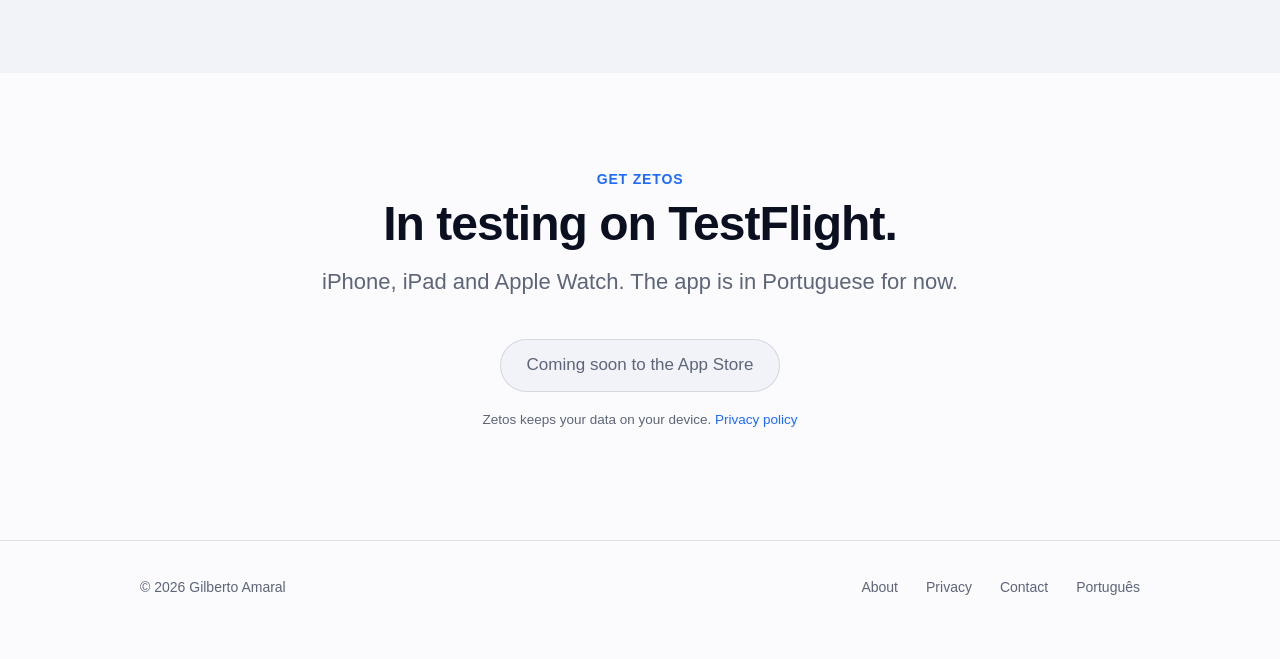
==== commit c929b205: "Carrossel circular com as 3 vistas, rótulo de exemplo real e privacidade em destaque Co-Authored-By:" ====
--- a/index.html
+++ b/index.html
@@ -27,6 +27,7 @@
   <nav aria-label="Main">
     <a class="hide-sm" href="#features">Features</a>
     <a class="hide-sm" href="#watch">Apple Watch</a>
+    <a class="hide-sm" href="#privacy">Privacy</a>
     <a href="#get">Get the app</a>
     <a class="lang" href="pt/" hreflang="pt-BR" lang="pt-BR">PT</a>
   </nav>
@@ -36,19 +37,18 @@
 <section class="scene" id="scene" aria-label="From the exercise to your wrist">
   <div class="sticky">
     <h1 class="lines"><span class="a">Your workout.</span><span class="b">With the right <em>form.</em></span></h1>
-    <p class="ex-tag"><strong>Dumbbell goblet squat</strong><span>Three angles of every movement</span></p>
-    <div class="stage" role="img" aria-label="Three angles of every movement: Front, Side, Top">
-      <div class="views">
-        <figure class="view v1"><div class="vframe"><video src="assets/view-front.mp4" poster="assets/view-front.png" autoplay muted loop playsinline preload="metadata"></video></div><figcaption>Front</figcaption></figure>
-        <figure class="view v2"><div class="vframe"><video src="assets/view-side.mp4" poster="assets/view-side.png" autoplay muted loop playsinline preload="metadata"></video></div><figcaption>Side</figcaption></figure>
-        <figure class="view v3"><div class="vframe"><video src="assets/view-top.mp4" poster="assets/view-top.png" autoplay muted loop playsinline preload="metadata"></video></div><figcaption>Top</figcaption></figure>
+    <p class="ex-tag"><span class="kicker">Real example from the app:</span><strong>Dumbbell goblet squat</strong><span class="sub">Three angles of every movement</span></p>
+    <div class="carousel" id="carousel" role="region" aria-roledescription="carousel" aria-label="Three angles of every movement">
+      <div class="track">
+        <figure class="card3"><div class="vframe"><video src="assets/view-front.mp4" poster="assets/view-front.png" autoplay muted loop playsinline preload="metadata"></video></div><figcaption>Front</figcaption></figure>
+        <figure class="card3"><div class="vframe"><video src="assets/view-side.mp4" poster="assets/view-side.png" autoplay muted loop playsinline preload="metadata"></video></div><figcaption>Side</figcaption></figure>
+        <figure class="card3"><div class="vframe"><video src="assets/view-top.mp4" poster="assets/view-top.png" autoplay muted loop playsinline preload="metadata"></video></div><figcaption>Top</figcaption></figure>
       </div>
-      <div class="watch"><div class="wscreen">
-        <b>Zetos</b>
-        <span class="ring" aria-hidden="true"></span>
-        <em>Rest · 75 s</em>
-        <small>Next set soon</small>
-      </div></div>
+      <button class="nav prev" type="button" aria-label="Previous view">&#8249;</button>
+      <button class="nav next" type="button" aria-label="Next view">&#8250;</button>
+    </div>
+    <div class="dots" role="group" aria-label="Three angles of every movement">
+      <button type="button">Front</button><button type="button">Side</button><button type="button">Top</button>
     </div>
     <div class="scroll-hint" aria-hidden="true">Scroll</div>
   </div>
@@ -105,6 +105,22 @@
   </div>
 </section>
 
+<section class="block alt" id="privacy">
+  <div class="wrap">
+    <p class="eyebrow">Privacy</p>
+    <h2>We store none of your information.</h2>
+    <p class="lead">The developer of Zetos does not store absolutely any user information: no account, no sign-up, no data server, no ads, no tracking. Your profile, history and recordings stay only on your device.</p>
+    <div class="pgrid">
+      <div class="card"><h3>No account</h3><p>Nothing to create, nothing to sign in to.</p></div>
+      <div class="card"><h3>Everything on your device</h3><p>Profile, workouts and videos never leave it.</p></div>
+      <div class="card"><h3>No ads, no tracking</h3><p>No analytics, no ad networks.</p></div>
+      <div class="card"><h3>You are in control</h3><p>Delete a recording or uninstall the app and everything is gone.</p></div>
+    </div>
+    <p class="priv-note">Optional coach chat: if you choose to send a question, its text is forwarded to an AI provider to produce the answer. The developer does not store it, and your profile, Health data and videos are never included.</p>
+    <p><a class="btn ghost" href="privacy.html">Read the full privacy policy</a></p>
+  </div>
+</section>
+
 <section class="block cta" id="get">
   <div class="wrap">
     <p class="eyebrow">Get Zetos</p>
@@ -128,5 +144,6 @@
 </div></footer>
 
 <script src="assets/scene.js" defer></script>
+<script src="assets/carousel.js" defer></script>
 </body>
 </html>
--- a/assets/style.css
+++ b/assets/style.css
@@ -40,17 +40,31 @@
 .lines .a { opacity: var(--a-o); }
 .lines .b { opacity: var(--b-o); }
 .lines .b em { font-style: normal; background: linear-gradient(100deg, var(--accent), var(--accent-2)); -webkit-background-clip: text; background-clip: text; color: transparent; }
-.ex-tag { display: flex; flex-direction: column; align-items: center; gap: 2px; margin: 0 0 3vh; text-align: center; position: relative; z-index: 2; }
-.ex-tag strong { font-size: clamp(16px, 2.2vw, 22px); }
-.ex-tag span { color: var(--muted); font-size: clamp(13px, 1.6vw, 16px); }
-.stage { width: min(90vw, 1080px); position: relative; flex: none; margin-bottom: 6vh; }
-.views { display: grid; grid-template-columns: repeat(3, 1fr); gap: clamp(10px, 2vw, 26px); }
-.view { margin: 0; opacity: var(--c, 1); transform: translateY(calc((1 - var(--c, 1)) * 36px)); text-align: center; }
-.view.v1 { --c: var(--c1, 1); } .view.v2 { --c: var(--c2, 1); } .view.v3 { --c: var(--c3, 1); }
+.ex-tag { display: flex; flex-direction: column; align-items: center; gap: 2px; margin: 0 0 2.4vh; text-align: center; position: relative; z-index: 2; }
+.ex-tag .kicker { color: var(--accent); font-weight: 700; font-size: clamp(12px, 1.5vw, 14px); letter-spacing: .06em; text-transform: uppercase; }
+.ex-tag strong { font-size: clamp(17px, 2.4vw, 24px); line-height: 1.2; }
+.ex-tag span.sub { color: var(--muted); font-size: clamp(13px, 1.6vw, 16px); }
+
+/* carrossel circular */
+.carousel { --cw: min(54vw, 46vh * 1.5, 600px); position: relative; width: min(100vw, 1180px); height: calc(var(--cw) / 1.5 + 54px); overflow: hidden; touch-action: pan-y; user-select: none; -webkit-user-select: none; }
+.track { position: absolute; inset: 0; }
+.card3 { --off: 0; position: absolute; left: 50%; top: 0; width: var(--cw); margin: 0; text-align: center; cursor: pointer;
+  transform: translateX(-50%) translateX(calc(var(--off) * var(--cw) * .76)) scale(calc(1 - var(--off) * var(--off) * .26));
+  opacity: calc(1 - var(--off) * var(--off) * .3); z-index: calc(3 - var(--off) * var(--off));
+  transition: transform .6s cubic-bezier(.22,.8,.26,1), opacity .6s ease; }
+.card3.is-active { cursor: default; }
 .vframe { aspect-ratio: 1.5; background: #eef2ee; border: clamp(4px, .7vw, 8px) solid #0b1226; border-radius: clamp(12px, 2vw, 22px); overflow: hidden; box-shadow: 0 0 0 1px #2b3350, 0 22px 44px rgba(8, 20, 70, .28); }
-.vframe video { width: 100%; height: 100%; object-fit: cover; display: block; }
-.view figcaption { margin-top: 12px; display: inline-block; padding: 4px 16px; border-radius: 980px; font-weight: 700; font-size: clamp(13px, 1.7vw, 17px); color: #fff; background: linear-gradient(100deg, var(--accent), var(--accent-2)); }
-.watch { position: absolute; right: -5%; bottom: -16%; width: clamp(84px, 12vw, 150px); aspect-ratio: .82; opacity: var(--watch-o); transform: translateX(var(--watch-x)); background: #05070e; border-radius: 26%; padding: 4.5%; box-shadow: 0 0 0 2px #2b3350, 0 18px 40px rgba(8, 20, 70, .4); z-index: 2; }
+.vframe video { width: 100%; height: 100%; object-fit: cover; display: block; pointer-events: none; }
+.card3 figcaption { margin-top: 12px; display: inline-block; padding: 4px 18px; border-radius: 980px; font-weight: 700; font-size: clamp(13px, 1.7vw, 17px); color: #fff; background: linear-gradient(100deg, var(--accent), var(--accent-2)); }
+.card3:not(.is-active) figcaption { background: var(--bg-alt); color: var(--muted); }
+.nav { position: absolute; top: calc(var(--cw) / 3 - 22px); z-index: 5; width: 44px; height: 44px; border-radius: 50%; border: 1px solid var(--line); background: color-mix(in srgb, var(--bg) 88%, transparent); color: var(--text); font-size: 26px; line-height: 1; cursor: pointer; display: grid; place-items: center; backdrop-filter: blur(8px); }
+.nav:hover { border-color: var(--accent); color: var(--accent); }
+.nav.prev { left: max(8px, calc(50% - min(48vw, 590px))); } .nav.next { right: max(8px, calc(50% - min(48vw, 590px))); }
+.dots { display: flex; gap: 8px; margin-top: 10px; justify-content: center; position: relative; z-index: 6; }
+.dots button { border: 1px solid var(--line); background: transparent; color: var(--muted); border-radius: 980px; padding: 5px 16px; font: inherit; font-size: 14px; cursor: pointer; }
+.dots button[aria-current="true"] { background: linear-gradient(100deg, var(--accent), var(--accent-2)); color: #fff; border-color: transparent; font-weight: 700; }
+@media (max-width: 640px) { .carousel { --cw: min(78vw, 40vh * 1.5); } .card3 { transform: translateX(-50%) translateX(calc(var(--off) * var(--cw) * .9)) scale(calc(1 - var(--off) * var(--off) * .22)); } .nav { display: none; } }
+
 .wscreen { width: 100%; height: 100%; border-radius: 22%; background: #000; color: #fff; display: flex; flex-direction: column; align-items: center; justify-content: center; gap: 3px; text-align: center; padding: 6px; font-size: clamp(8px, 1.2vw, 13px); }
 .wscreen b { color: var(--accent-2); letter-spacing: .04em; }
 .wscreen em { font-style: normal; font-weight: 700; font-size: 1.25em; }
@@ -110,8 +124,13 @@
 
 @media (prefers-reduced-motion: reduce) { html { scroll-behavior: auto; } }
 
-@media (max-width: 640px) {
-  .scene .sticky { min-height: 0; padding-bottom: 56px; }
-  .views { grid-template-columns: 1fr; max-width: 380px; margin: 0 auto; gap: 22px; }
-  .watch { position: static; margin: 28px auto 0; width: 150px; }
-}
+
+/* privacidade */
+.promise { border: 2px solid var(--accent); border-radius: 22px; padding: 26px 28px; margin: 0 0 28px; background: linear-gradient(135deg, color-mix(in srgb, var(--accent) 10%, var(--bg)), color-mix(in srgb, var(--accent-2) 8%, var(--bg))); }
+.promise strong { display: block; font-size: clamp(22px, 3.4vw, 32px); line-height: 1.2; letter-spacing: -.01em; }
+.promise p { margin: 10px 0 0; color: var(--muted); }
+.pgrid { display: grid; grid-template-columns: repeat(auto-fit, minmax(220px, 1fr)); gap: 14px; margin: 0 0 22px; }
+.pgrid .card { padding: 20px; } .pgrid .card h3 { font-size: 17px; }
+.priv-note { color: var(--muted); font-size: 14.5px; max-width: 760px; }
+.scene.animated { height: 200vh; }
+.card3.is-active figcaption { visibility: hidden; }
